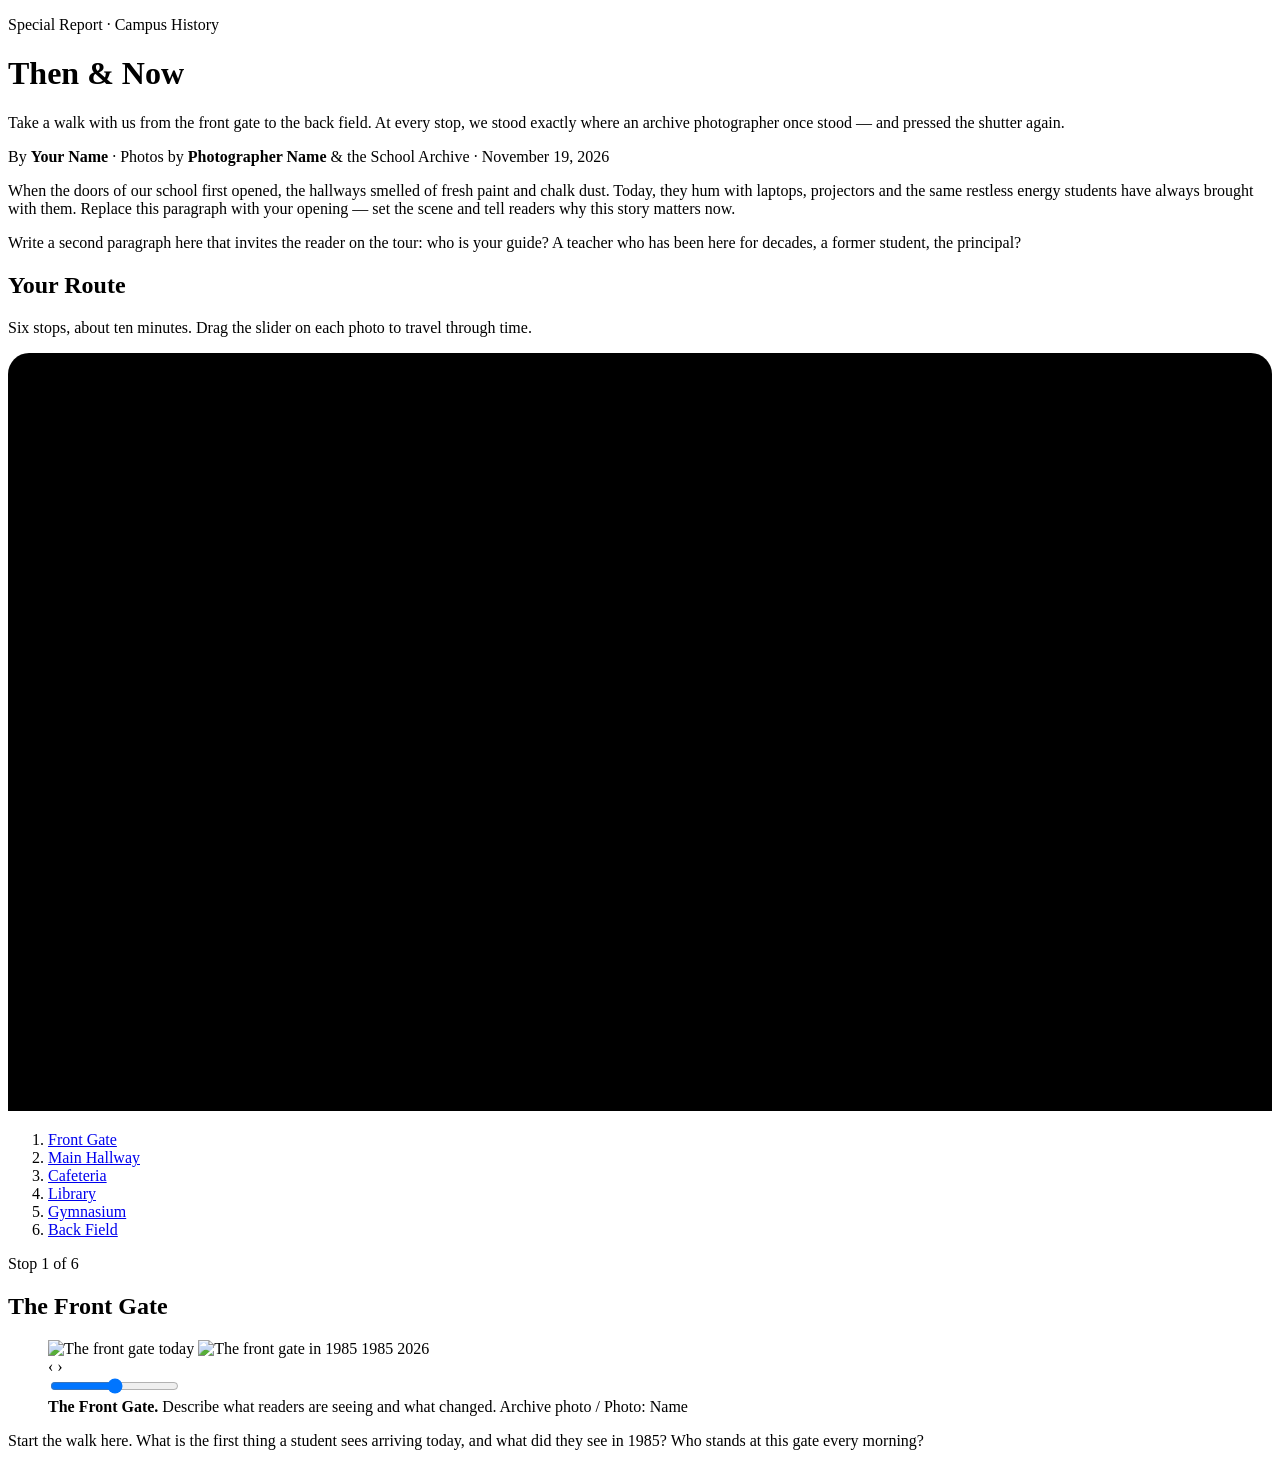
==== index.html @ e5ff44b9 "Rename school-then-now 2/index.html to index.html" ====
<!DOCTYPE html>
<html lang="en">
<head>
  <meta charset="UTF-8">
  <meta name="viewport" content="width=device-width, initial-scale=1.0">
  <title>Latin Then and Now</title>
  <meta name="description" content="Staff Writer: Elliot Keske">
  <meta name="description" content="Digital Editor: Alex Quinones">
  <link rel="preconnect" href="https://fonts.googleapis.com">
  <link rel="preconnect" href="https://fonts.gstatic.com" crossorigin>
  <link href="https://fonts.googleapis.com/css2?family=Playfair+Display:ital,wght@0,700;0,900;1,700&family=Source+Serif+4:ital,opsz,wght@0,8..60,400;0,8..60,600;1,8..60,400&family=Inter:wght@500;700&display=swap" rel="stylesheet">
  <link rel="stylesheet" href="style.css">
</head>
<body>
  <div class="progress" aria-hidden="true"><span></span></div>

  <!-- ============ HERO ============ -->
  <header class="hero">
    <p class="kicker">Special Report · Campus History</p>
    <h1>Then &amp; Now</h1>
    <p class="dek">Take a walk with us from the front gate to the back field. At every stop, we stood exactly where an archive photographer once stood — and pressed the shutter again.</p>
    <p class="byline">
      By <strong>Your Name</strong> · Photos by <strong>Photographer Name</strong> & the School Archive
      <span class="dot">·</span> <time datetime="2026-11-19">November 19, 2026</time>
    </p>
  </header>

  <main class="story">

    <!-- ============ INTRO ============ -->
    <section class="text">
      <p class="lede">When the doors of our school first opened, the hallways smelled of fresh paint and chalk dust. Today, they hum with laptops, projectors and the same restless energy students have always brought with them. Replace this paragraph with your opening — set the scene and tell readers why this story matters now.</p>
      <p>Write a second paragraph here that invites the reader on the tour: who is your guide? A teacher who has been here for decades, a former student, the principal?</p>
    </section>

    <!-- ============ ROUTE MAP ============ -->
    <section class="route" aria-labelledby="route-title">
      <h2 id="route-title" class="route__title">Your Route</h2>
      <p class="route__sub">Six stops, about ten minutes. Drag the slider on each photo to travel through time.</p>

      <!-- Edit building positions and labels here. The route line connects the six stops in order. -->
      <svg id="campus-map" class="map" viewBox="0 0 600 360" role="img" aria-label="Campus map showing the six tour stops">
        <rect class="map-ground" width="600" height="360" rx="10"/>
        <!-- road & parking -->
        <rect class="map-road" x="0" y="318" width="600" height="42"/>
        <text class="map-text map-text--small" x="40" y="344">School Road</text>
        <!-- trees -->
        <g class="map-tree">
          <circle cx="40" cy="60" r="12"/><circle cx="60" cy="180" r="10"/><circle cx="235" cy="300" r="9"/>
          <circle cx="380" cy="300" r="9"/><circle cx="545" cy="270" r="13"/><circle cx="400" cy="230" r="10"/>
        </g>
        <!-- field -->
        <rect class="map-field" x="410" y="28" width="165" height="170" rx="8"/>
        <rect class="map-field-line" x="430" y="48" width="125" height="130" rx="50"/>
        <text class="map-text" x="492" y="190" text-anchor="middle">Back Field</text>
        <!-- buildings -->
        <rect class="map-building" x="230" y="185" width="140" height="105" rx="4"/>
        <text class="map-text" x="300" y="280" text-anchor="middle">Main Hall</text>
        <rect class="map-building" x="85" y="210" width="125" height="80" rx="4"/>
        <text class="map-text" x="147" y="280" text-anchor="middle">Cafeteria</text>
        <rect class="map-building" x="85" y="65" width="125" height="85" rx="4"/>
        <text class="map-text" x="147" y="140" text-anchor="middle">Library</text>
        <rect class="map-building" x="245" y="45" width="130" height="100" rx="4"/>
        <text class="map-text" x="310" y="135" text-anchor="middle">Gym</text>

        <!-- route: x,y of stops 1–6 in order -->
        <polyline class="map-route" points="300,335 300,240 150,245 150,105 310,95 480,110"/>
        <polyline class="map-route--walked" points="300,335 300,240 150,245 150,105 310,95 480,110"/>

        <!-- stop markers (match the points above) -->
        <g class="map-stop" data-stop="1" transform="translate(300 335)"><circle r="11"/><text y="4">1</text></g>
        <g class="map-stop" data-stop="2" transform="translate(300 240)"><circle r="11"/><text y="4">2</text></g>
        <g class="map-stop" data-stop="3" transform="translate(150 245)"><circle r="11"/><text y="4">3</text></g>
        <g class="map-stop" data-stop="4" transform="translate(150 105)"><circle r="11"/><text y="4">4</text></g>
        <g class="map-stop" data-stop="5" transform="translate(310 95)"><circle r="11"/><text y="4">5</text></g>
        <g class="map-stop" data-stop="6" transform="translate(480 110)"><circle r="11"/><text y="4">6</text></g>
      </svg>

      <ol class="route__list">
        <li><a href="#stop-1">Front Gate</a></li>
        <li><a href="#stop-2">Main Hallway</a></li>
        <li><a href="#stop-3">Cafeteria</a></li>
        <li><a href="#stop-4">Library</a></li>
        <li><a href="#stop-5">Gymnasium</a></li>
        <li><a href="#stop-6">Back Field</a></li>
      </ol>
    </section>

    <!-- ============ STOP 1 ============ -->
    <section class="stop" id="stop-1" data-name="Front Gate">
      <div class="text stop__head">
        <p class="stop__num">Stop 1 of 6</p>
        <h2>The Front Gate</h2>
      </div>
      <figure class="compare">
        <div class="compare__frame">
          <img class="compare__img" src="images/gate-present.svg" alt="The front gate today" loading="lazy">
          <img class="compare__img compare__img--past" src="images/gate-past.svg" alt="The front gate in 1985" loading="lazy">
          <span class="compare__tag compare__tag--past">1985</span>
          <span class="compare__tag compare__tag--present">2026</span>
          <div class="compare__line" aria-hidden="true"><span class="compare__knob">‹ ›</span></div>
          <input class="compare__range" type="range" min="0" max="100" value="50" aria-label="Slide to compare the front gate in 1985 and 2026">
        </div>
        <figcaption><strong>The Front Gate.</strong> Describe what readers are seeing and what changed. <span class="credit">Archive photo / Photo: Name</span></figcaption>
      </figure>
      <div class="text">
        <p>Start the walk here. What is the first thing a student sees arriving today, and what did they see in 1985? Who stands at this gate every morning?</p>
      </div>
    </section>
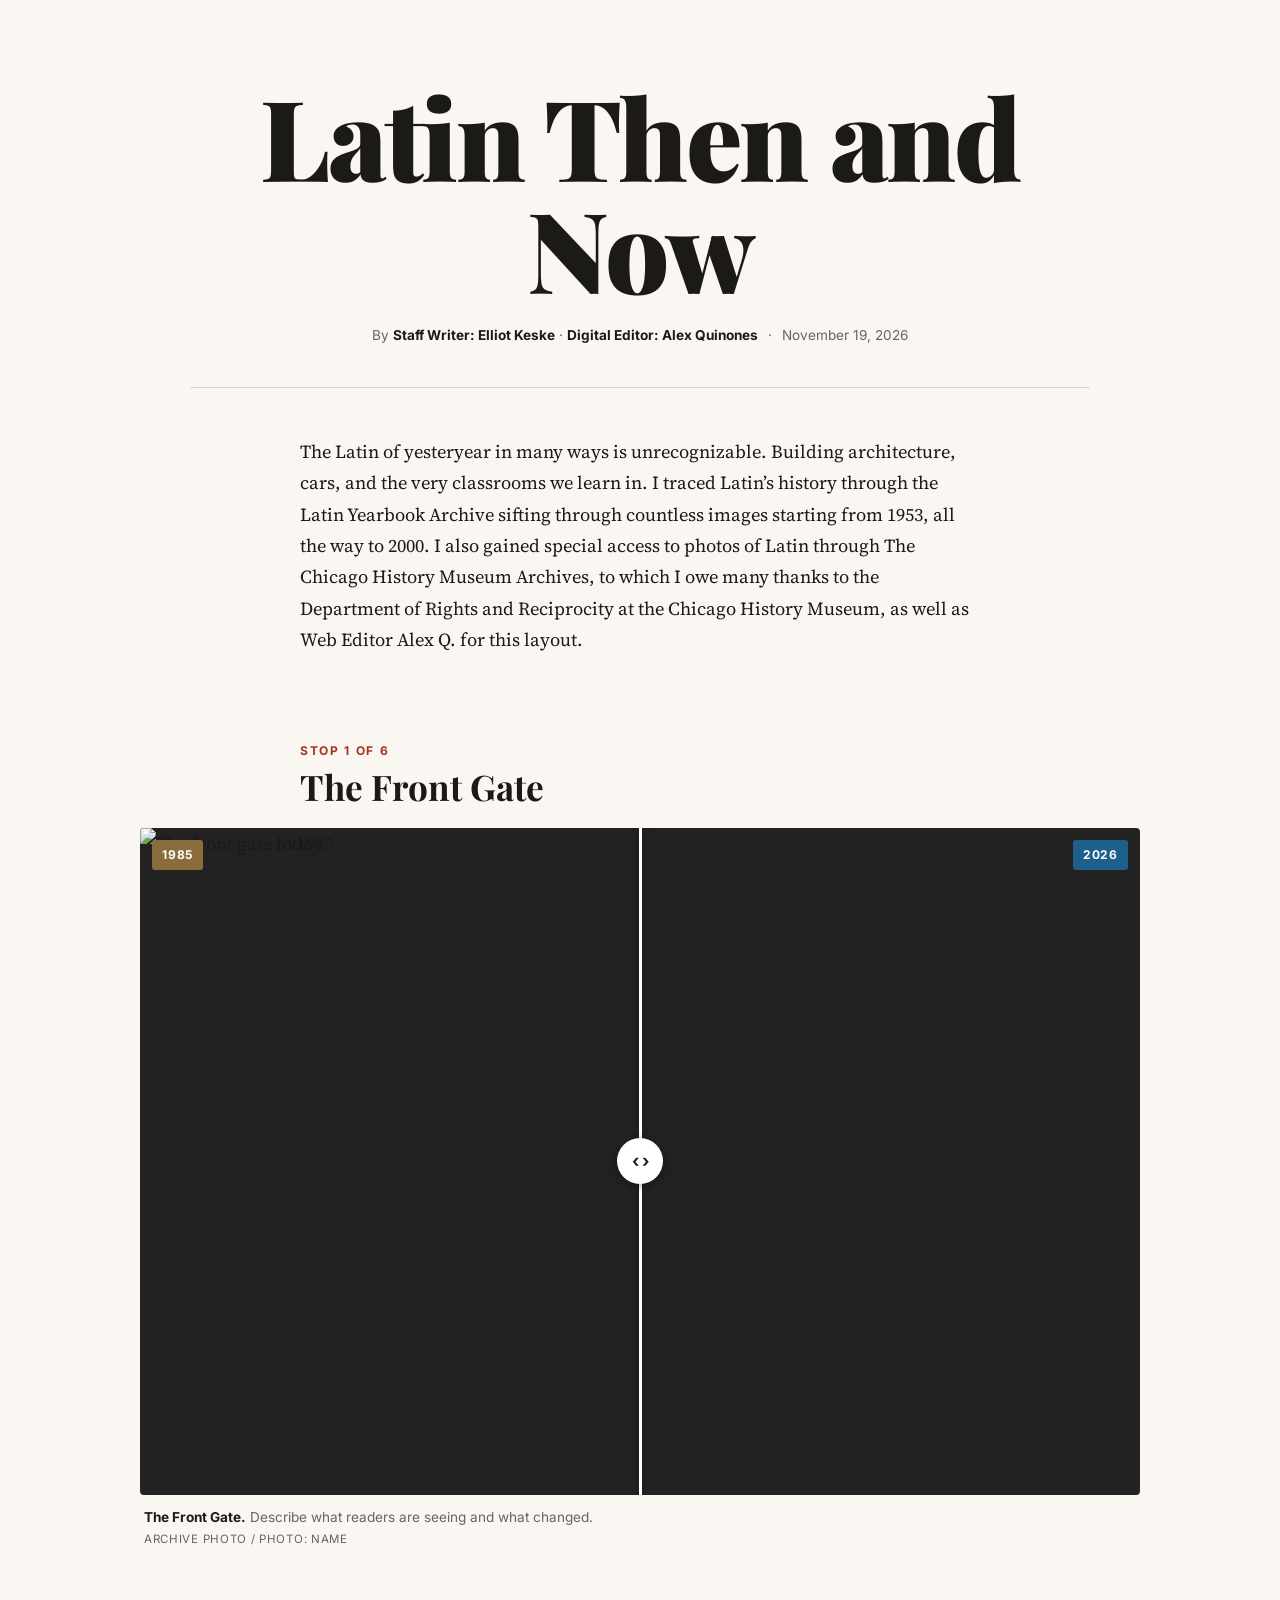
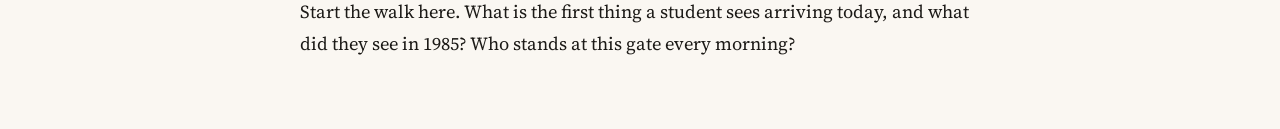
==== commit 5a481d86: "Update index.html" ====
--- a/index.html
+++ b/index.html
@@ -16,11 +16,9 @@
 
   <!-- ============ HERO ============ -->
   <header class="hero">
-    <p class="kicker">Special Report · Campus History</p>
-    <h1>Then &amp; Now</h1>
-    <p class="dek">Take a walk with us from the front gate to the back field. At every stop, we stood exactly where an archive photographer once stood — and pressed the shutter again.</p>
+    <h1>Latin Then and Now</h1>
     <p class="byline">
-      By <strong>Your Name</strong> · Photos by <strong>Photographer Name</strong> & the School Archive
+      By <strong>Staff Writer: Elliot Keske</strong> ·  <strong>Digital Editor: Alex Quinones</strong>
       <span class="dot">·</span> <time datetime="2026-11-19">November 19, 2026</time>
     </p>
   </header>
@@ -29,61 +27,8 @@
 
     <!-- ============ INTRO ============ -->
     <section class="text">
-      <p class="lede">When the doors of our school first opened, the hallways smelled of fresh paint and chalk dust. Today, they hum with laptops, projectors and the same restless energy students have always brought with them. Replace this paragraph with your opening — set the scene and tell readers why this story matters now.</p>
-      <p>Write a second paragraph here that invites the reader on the tour: who is your guide? A teacher who has been here for decades, a former student, the principal?</p>
-    </section>
-
-    <!-- ============ ROUTE MAP ============ -->
-    <section class="route" aria-labelledby="route-title">
-      <h2 id="route-title" class="route__title">Your Route</h2>
-      <p class="route__sub">Six stops, about ten minutes. Drag the slider on each photo to travel through time.</p>
-
-      <!-- Edit building positions and labels here. The route line connects the six stops in order. -->
-      <svg id="campus-map" class="map" viewBox="0 0 600 360" role="img" aria-label="Campus map showing the six tour stops">
-        <rect class="map-ground" width="600" height="360" rx="10"/>
-        <!-- road & parking -->
-        <rect class="map-road" x="0" y="318" width="600" height="42"/>
-        <text class="map-text map-text--small" x="40" y="344">School Road</text>
-        <!-- trees -->
-        <g class="map-tree">
-          <circle cx="40" cy="60" r="12"/><circle cx="60" cy="180" r="10"/><circle cx="235" cy="300" r="9"/>
-          <circle cx="380" cy="300" r="9"/><circle cx="545" cy="270" r="13"/><circle cx="400" cy="230" r="10"/>
-        </g>
-        <!-- field -->
-        <rect class="map-field" x="410" y="28" width="165" height="170" rx="8"/>
-        <rect class="map-field-line" x="430" y="48" width="125" height="130" rx="50"/>
-        <text class="map-text" x="492" y="190" text-anchor="middle">Back Field</text>
-        <!-- buildings -->
-        <rect class="map-building" x="230" y="185" width="140" height="105" rx="4"/>
-        <text class="map-text" x="300" y="280" text-anchor="middle">Main Hall</text>
-        <rect class="map-building" x="85" y="210" width="125" height="80" rx="4"/>
-        <text class="map-text" x="147" y="280" text-anchor="middle">Cafeteria</text>
-        <rect class="map-building" x="85" y="65" width="125" height="85" rx="4"/>
-        <text class="map-text" x="147" y="140" text-anchor="middle">Library</text>
-        <rect class="map-building" x="245" y="45" width="130" height="100" rx="4"/>
-        <text class="map-text" x="310" y="135" text-anchor="middle">Gym</text>
-
-        <!-- route: x,y of stops 1–6 in order -->
-        <polyline class="map-route" points="300,335 300,240 150,245 150,105 310,95 480,110"/>
-        <polyline class="map-route--walked" points="300,335 300,240 150,245 150,105 310,95 480,110"/>
-
-        <!-- stop markers (match the points above) -->
-        <g class="map-stop" data-stop="1" transform="translate(300 335)"><circle r="11"/><text y="4">1</text></g>
-        <g class="map-stop" data-stop="2" transform="translate(300 240)"><circle r="11"/><text y="4">2</text></g>
-        <g class="map-stop" data-stop="3" transform="translate(150 245)"><circle r="11"/><text y="4">3</text></g>
-        <g class="map-stop" data-stop="4" transform="translate(150 105)"><circle r="11"/><text y="4">4</text></g>
-        <g class="map-stop" data-stop="5" transform="translate(310 95)"><circle r="11"/><text y="4">5</text></g>
-        <g class="map-stop" data-stop="6" transform="translate(480 110)"><circle r="11"/><text y="4">6</text></g>
-      </svg>
-
-      <ol class="route__list">
-        <li><a href="#stop-1">Front Gate</a></li>
-        <li><a href="#stop-2">Main Hallway</a></li>
-        <li><a href="#stop-3">Cafeteria</a></li>
-        <li><a href="#stop-4">Library</a></li>
-        <li><a href="#stop-5">Gymnasium</a></li>
-        <li><a href="#stop-6">Back Field</a></li>
-      </ol>
+      <p class="lede"></p>
+      <p>The Latin of yesteryear in many ways is unrecognizable. Building architecture, cars, and the very classrooms we learn in. I traced Latin’s history through the Latin Yearbook Archive sifting through countless images starting from 1953, all the way to 2000. I also gained special access to photos of Latin through The Chicago History Museum Archives, to which I owe many thanks to the Department of Rights and Reciprocity at the Chicago History Museum, as well as Web Editor Alex Q. for this layout.</p>
     </section>
 
     <!-- ============ STOP 1 ============ -->
--- a/style.css
+++ b/style.css
@@ -0,0 +1,395 @@
+/* ===== Colors & fonts (edit these to restyle the whole page) ===== */
+:root {
+  --paper: #faf7f2;
+  --ink: #1c1a17;
+  --muted: #6b645a;
+  --rule: #ddd5c8;
+  --accent: #a3341f;          /* headline / kicker color */
+  --past: #8a6d3b;            /* sepia tag for old photos */
+  --present: #1f5f8b;         /* blue tag for new photos */
+  --serif-display: "Playfair Display", Georgia, serif;
+  --serif-body: "Source Serif 4", Georgia, serif;
+  --sans: "Inter", system-ui, sans-serif;
+  --measure: 680px;           /* width of text column */
+  /* campus map colors */
+  --map-ground: #ece5d8;
+  --map-building: #cfc4b1;
+  --map-field: #b9d1a6;
+  --map-road: #d9d1c3;
+  --map-tree: #9dbb8a;
+  --route: var(--accent);
+}
+
+@media (prefers-color-scheme: dark) {
+  :root {
+    --paper: #161513;
+    --ink: #ece7de;
+    --muted: #a39b8f;
+    --rule: #39352f;
+    --accent: #e0765f;
+    --map-ground: #23211e;
+    --map-building: #3d3933;
+    --map-field: #2f4428;
+    --map-road: #2d2a26;
+    --map-tree: #3e5634;
+  }
+}
+
+* { box-sizing: border-box; }
+
+html { scroll-behavior: smooth; }
+
+body {
+  margin: 0;
+  background: var(--paper);
+  color: var(--ink);
+  font-family: var(--serif-body);
+  font-size: 1.15rem;
+  line-height: 1.7;
+  -webkit-font-smoothing: antialiased;
+}
+
+/* ===== Reading progress bar ===== */
+.progress { position: fixed; inset: 0 0 auto 0; height: 4px; z-index: 50; }
+.progress span { display: block; height: 100%; width: 0; background: var(--accent); }
+
+/* ===== Hero ===== */
+.hero {
+  max-width: 900px;
+  margin: 0 auto;
+  padding: 5rem 1rem 2.5rem;
+  text-align: center;
+  border-bottom: 1px solid var(--rule);
+}
+.kicker {
+  font-family: var(--sans);
+  font-size: .8rem;
+  font-weight: 700;
+  letter-spacing: .14em;
+  text-transform: uppercase;
+  color: var(--accent);
+  margin: 0 0 1rem;
+}
+.hero h1 {
+  font-family: var(--serif-display);
+  font-weight: 900;
+  font-size: clamp(3rem, 11vw, 7rem);
+  line-height: 1;
+  margin: 0 0 1.25rem;
+  letter-spacing: -.02em;
+}
+.dek {
+  font-size: clamp(1.15rem, 2.6vw, 1.45rem);
+  font-style: italic;
+  color: var(--muted);
+  max-width: 640px;
+  margin: 0 auto 1.5rem;
+  line-height: 1.5;
+}
+.byline { font-family: var(--sans); font-size: .85rem; color: var(--muted); margin: 0; }
+.byline strong { color: var(--ink); }
+.dot { margin: 0 .35rem; }
+
+/* ===== Story text ===== */
+.story { padding: 0 1rem 3rem; }
+
+.text { max-width: var(--measure); margin: 0 auto; }
+.text h2 {
+  font-family: var(--serif-display);
+  font-size: clamp(1.7rem, 4vw, 2.2rem);
+  line-height: 1.2;
+  margin: 2.5rem 0 .75rem;
+}
+.text p { margin: 0 0 1.4rem; }
+
+.lede { margin-top: 3rem !important; }
+.lede::first-letter {
+  float: left;
+  font-family: var(--serif-display);
+  font-weight: 900;
+  font-size: 4.6rem;
+  line-height: .85;
+  padding: .35rem .6rem 0 0;
+  color: var(--accent);
+}
+
+.pull {
+  margin: 2.5rem 0;
+  padding: 1.5rem 0;
+  border-top: 3px solid var(--ink);
+  border-bottom: 1px solid var(--rule);
+}
+.pull p {
+  font-family: var(--serif-display);
+  font-style: italic;
+  font-size: clamp(1.4rem, 3.5vw, 1.9rem);
+  line-height: 1.35;
+  margin: 0 0 .75rem !important;
+}
+.pull cite { font-family: var(--sans); font-style: normal; font-size: .85rem; color: var(--muted); }
+
+.end { text-align: center; color: var(--accent); }
+
+/* ===== Before / After slider ===== */
+.compare {
+  max-width: 1000px;
+  margin: 3rem auto;
+}
+.compare--wide { max-width: 1300px; }
+
+.compare__frame {
+  --pos: 50%;
+  position: relative;
+  aspect-ratio: 3 / 2;          /* change to match your photos, e.g. 4 / 3 */
+  overflow: hidden;
+  background: #222;
+  user-select: none;
+  border-radius: 4px;
+}
+.compare--wide .compare__frame { aspect-ratio: 21 / 9; }
+
+.compare__img {
+  position: absolute;
+  inset: 0;
+  width: 100%;
+  height: 100%;
+  object-fit: cover;
+  pointer-events: none;
+}
+/* The PAST photo sits on top and is clipped to the left of the handle */
+.compare__img--past {
+  clip-path: inset(0 calc(100% - var(--pos)) 0 0);
+  filter: sepia(.15);
+}
+
+.compare__tag {
+  position: absolute;
+  top: .75rem;
+  z-index: 2;
+  font-family: var(--sans);
+  font-size: .75rem;
+  font-weight: 700;
+  letter-spacing: .08em;
+  color: #fff;
+  padding: .3rem .6rem;
+  border-radius: 3px;
+  pointer-events: none;
+  transition: opacity .2s;
+}
+.compare__tag--past { left: .75rem; background: var(--past); }
+.compare__tag--present { right: .75rem; background: var(--present); }
+
+.compare__line {
+  position: absolute;
+  top: 0; bottom: 0;
+  left: var(--pos);
+  width: 3px;
+  margin-left: -1.5px;
+  background: #fff;
+  box-shadow: 0 0 8px rgba(0,0,0,.4);
+  z-index: 3;
+  pointer-events: none;
+}
+.compare__knob {
+  position: absolute;
+  top: 50%; left: 50%;
+  transform: translate(-50%, -50%);
+  width: 46px; height: 46px;
+  border-radius: 50%;
+  background: #fff;
+  color: #222;
+  display: grid;
+  place-items: center;
+  font-family: var(--sans);
+  font-weight: 700;
+  font-size: 1.1rem;
+  letter-spacing: -.05em;
+  box-shadow: 0 2px 10px rgba(0,0,0,.35);
+  transition: transform .15s;
+}
+.compare__frame:hover .compare__knob { transform: translate(-50%, -50%) scale(1.08); }
+
+/* Invisible range input covering the photo: handles mouse, touch & keyboard */
+.compare__range {
+  position: absolute;
+  inset: 0;
+  width: 100%;
+  height: 100%;
+  margin: 0;
+  opacity: 0;
+  cursor: ew-resize;
+  z-index: 4;
+  touch-action: pan-y;
+}
+.compare__range:focus-visible + * ,
+.compare__frame:has(.compare__range:focus-visible) {
+  outline: 3px solid var(--accent);
+  outline-offset: 3px;
+}
+
+.compare figcaption {
+  font-family: var(--sans);
+  font-size: .85rem;
+  line-height: 1.5;
+  color: var(--muted);
+  padding: .75rem .25rem 0;
+  max-width: var(--measure);
+}
+.compare figcaption strong { color: var(--ink); }
+.credit { display: block; font-size: .72rem; text-transform: uppercase; letter-spacing: .06em; margin-top: .25rem; }
+
+/* ===== Stats box ===== */
+.stats {
+  max-width: var(--measure);
+  margin: 3rem auto;
+  padding: 1.75rem;
+  border-top: 3px solid var(--accent);
+  background: color-mix(in srgb, var(--ink) 4%, transparent);
+}
+.stats h3 {
+  font-family: var(--sans);
+  font-size: .8rem;
+  letter-spacing: .14em;
+  text-transform: uppercase;
+  margin: 0 0 1.25rem;
+}
+.stats__grid { display: grid; grid-template-columns: repeat(2, 1fr); gap: 1.5rem; }
+.stats__num { display: block; font-family: var(--serif-display); font-weight: 900; font-size: 2.6rem; line-height: 1; }
+.stats__label { font-family: var(--sans); font-size: .82rem; color: var(--muted); }
+.stats__note { font-family: var(--sans); font-size: .72rem; color: var(--muted); margin: 1.25rem 0 0; }
+
+/* ===== Route section & campus map ===== */
+.route {
+  max-width: 900px;
+  margin: 3rem auto;
+  padding: 2rem 0 0;
+  border-top: 3px solid var(--ink);
+  text-align: center;
+}
+.route__title {
+  font-family: var(--serif-display);
+  font-size: clamp(1.7rem, 4vw, 2.2rem);
+  margin: 0 0 .25rem;
+}
+.route__sub { font-family: var(--sans); font-size: .9rem; color: var(--muted); margin: 0 0 1.5rem; }
+
+.map { display: block; width: 100%; height: auto; }
+.map-ground { fill: var(--map-ground); }
+.map-road { fill: var(--map-road); }
+.map-building { fill: var(--map-building); }
+.map-field { fill: var(--map-field); }
+.map-field-line { fill: none; stroke: var(--paper); stroke-width: 2; opacity: .7; }
+.map-tree { fill: var(--map-tree); }
+.map-text { font-family: var(--sans); font-size: 11px; font-weight: 700; fill: var(--muted); letter-spacing: .03em; }
+.map-text--small { font-size: 10px; font-weight: 500; }
+.map-route {
+  fill: none; stroke: var(--route); stroke-width: 3;
+  stroke-dasharray: 2 7; stroke-linecap: round; stroke-linejoin: round; opacity: .55;
+}
+.map-route--walked {
+  fill: none; stroke: var(--route); stroke-width: 4;
+  stroke-linecap: round; stroke-linejoin: round;
+}
+.map-stop { cursor: pointer; }
+.map-stop circle { fill: var(--paper); stroke: var(--route); stroke-width: 2.5; transition: fill .3s; }
+.map-stop text {
+  font-family: var(--sans); font-size: 11px; font-weight: 700;
+  text-anchor: middle; fill: var(--route); pointer-events: none;
+}
+.map-stop.is-visited circle { fill: var(--route); }
+.map-stop.is-visited text { fill: var(--paper); }
+.map-stop:hover circle { stroke-width: 4; }
+
+.map-pin { pointer-events: none; }
+.map-pin__dot { fill: var(--present); stroke: #fff; stroke-width: 3; }
+.map-pin__pulse { fill: var(--present); opacity: .35; transform-box: fill-box; transform-origin: center; animation: pulse 1.8s ease-out infinite; }
+@keyframes pulse { from { transform: scale(.5); opacity: .5; } to { transform: scale(1.6); opacity: 0; } }
+
+.route__list {
+  display: flex; flex-wrap: wrap; justify-content: center; gap: .5rem 1.25rem;
+  list-style: none; counter-reset: stop; padding: 0; margin: 1.25rem 0 0;
+  font-family: var(--sans); font-size: .85rem;
+}
+.route__list li { counter-increment: stop; }
+.route__list li::before { content: counter(stop) ". "; color: var(--accent); font-weight: 700; }
+.route__list a { color: var(--ink); text-decoration: none; border-bottom: 1px solid var(--rule); }
+.route__list a:hover { border-color: var(--accent); }
+
+/* ===== Tour stops ===== */
+.stop { scroll-margin-top: 1.5rem; padding-top: 2rem; }
+.stop__head { margin-top: 2rem; }
+.stop__num {
+  font-family: var(--sans); font-size: .75rem; font-weight: 700; letter-spacing: .14em;
+  text-transform: uppercase; color: var(--accent); margin: 0 !important;
+}
+.stop__head h2 { margin-top: .25rem !important; margin-bottom: 0 !important; }
+.stop .compare { margin-top: 1.25rem; }
+
+/* ===== Floating mini map ===== */
+.minimap {
+  position: fixed;
+  right: 20px; bottom: 20px;
+  z-index: 40;
+  width: 250px;
+  padding: .75rem;
+  background: var(--paper);
+  border: 1px solid var(--rule);
+  border-radius: 10px;
+  box-shadow: 0 8px 30px rgba(0,0,0,.18);
+  opacity: 0;
+  transform: translateY(20px);
+  pointer-events: none;
+  transition: opacity .35s, transform .35s;
+}
+.minimap.is-visible { opacity: 1; transform: none; pointer-events: auto; }
+.minimap .map-text, .minimap .map-tree, .minimap .map-field-line { display: none; }
+.minimap__info { display: flex; flex-direction: column; padding: .5rem .25rem 0; font-family: var(--sans); line-height: 1.3; }
+.minimap__step { font-size: .68rem; font-weight: 700; letter-spacing: .1em; text-transform: uppercase; color: var(--accent); }
+.minimap__name { font-size: .95rem; }
+.minimap__toggle {
+  position: absolute; top: 6px; right: 6px;
+  width: 26px; height: 26px; border-radius: 50%;
+  border: 1px solid var(--rule); background: var(--paper); color: var(--ink);
+  font: 700 1rem/1 var(--sans); cursor: pointer;
+}
+.minimap.is-collapsed .minimap__map { display: none; }
+.minimap.is-collapsed .minimap__info { padding-top: 0; padding-right: 2rem; }
+
+/* ===== Footer ===== */
+.footer {
+  max-width: var(--measure);
+  margin: 0 auto;
+  padding: 2rem 1rem 4rem;
+  border-top: 1px solid var(--rule);
+  font-family: var(--sans);
+  font-size: .82rem;
+  color: var(--muted);
+}
+
+/* ===== Scroll-in animation ===== */
+.reveal { opacity: 0; transform: translateY(24px); transition: opacity .7s ease, transform .7s ease; }
+.reveal.is-visible { opacity: 1; transform: none; }
+
+@media (prefers-reduced-motion: reduce) {
+  .reveal { opacity: 1; transform: none; transition: none; }
+  .map-pin__pulse { animation: none; }
+  html { scroll-behavior: auto; }
+}
+
+@media (max-width: 600px) {
+  body { font-size: 1.05rem; }
+  .hero { padding-top: 3.5rem; }
+  .compare { margin: 2rem -1rem; }           /* photos go edge-to-edge on phones */
+  .compare__frame { border-radius: 0; }
+  .compare figcaption { padding: .6rem 1rem 0; }
+  .compare--wide .compare__frame { aspect-ratio: 3 / 2; }
+  .stats__num { font-size: 2.1rem; }
+  .route { margin-left: -1rem; margin-right: -1rem; padding-left: 1rem; padding-right: 1rem; }
+  .minimap {
+    left: 10px; right: 10px; bottom: 10px; width: auto;
+    display: flex; align-items: center; gap: .75rem; padding: .5rem;
+  }
+  .minimap__map { width: 120px; flex: none; }
+  .minimap__info { padding: 0 2rem 0 0; }
+  .footer { padding-bottom: 7rem; }
+}
